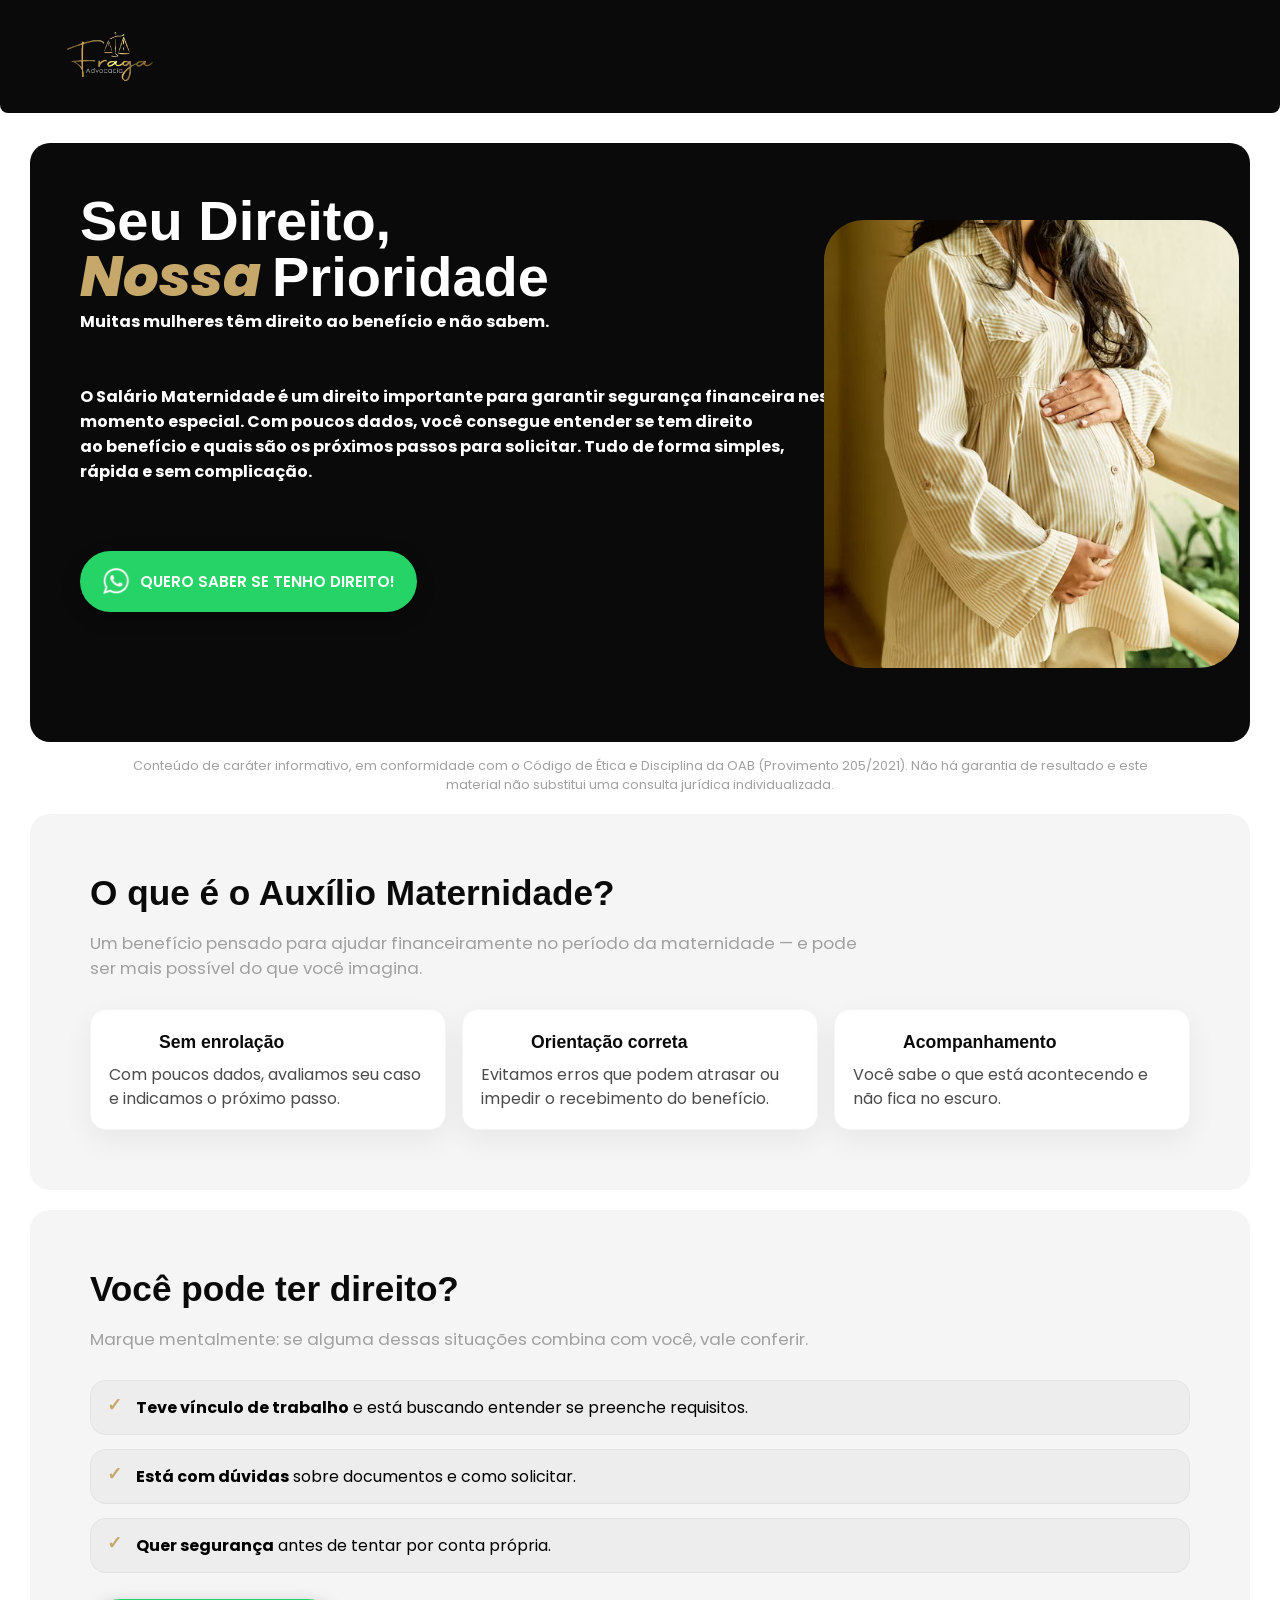
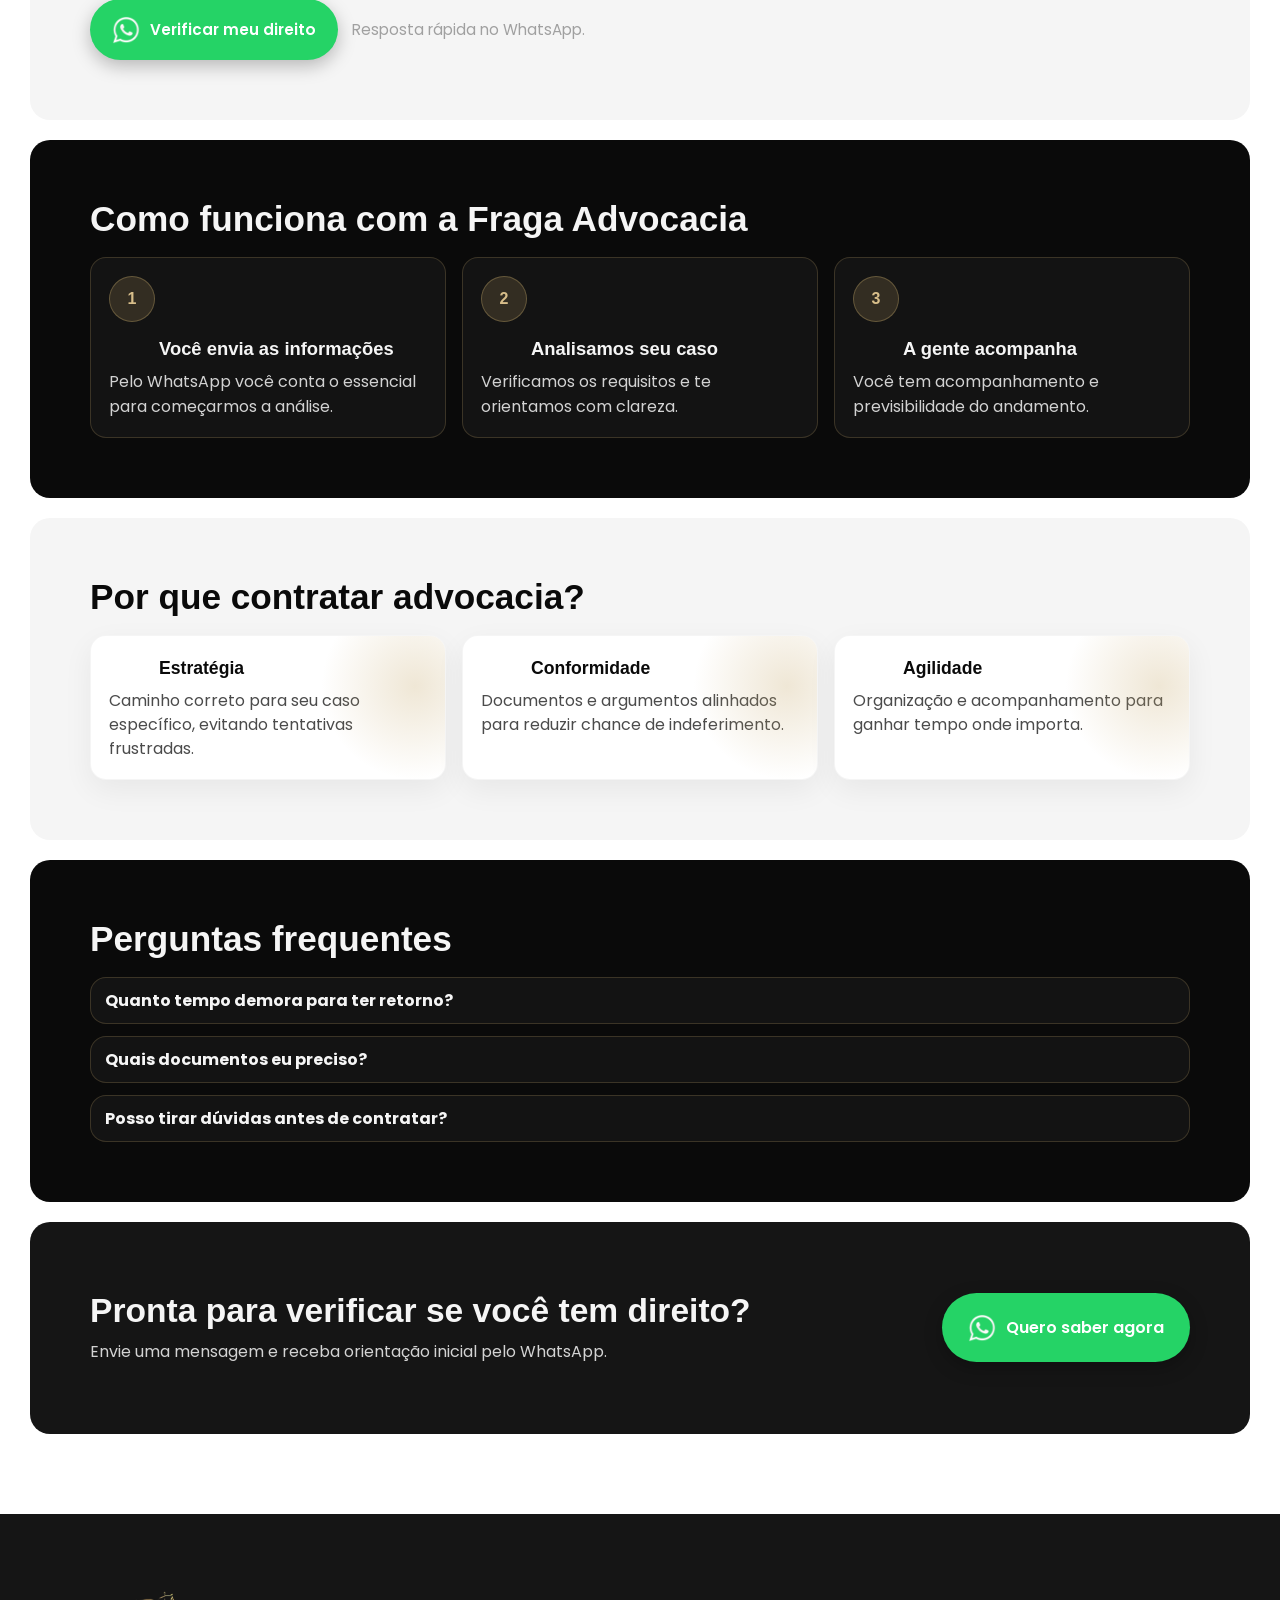
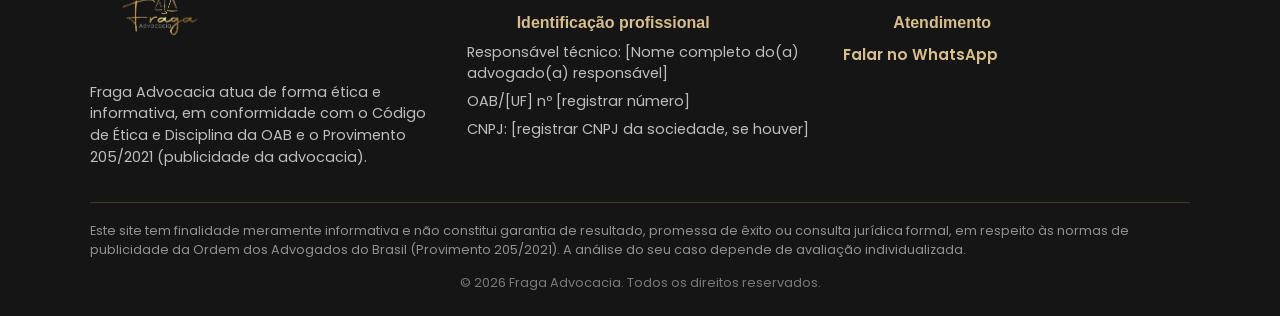
==== index.html @ fc12d9bd "archives structure sets" ====
<!DOCTYPE html>
<html lang="en">
<head>
    <meta charset="UTF-8">
    <meta name="viewport" content="width=device-width, initial-scale=1.0">
    <title>Auxílio Maternidade</title>
    <link rel="stylesheet" href="./css/style.css">
    <link rel="stylesheet" href="./css/style-landing-teste.css">

</head>
<body>
    <header>
        <nav class="navbar">
            <img 
            class="logo"
            src="/images/logo.png"
            alt="Logo Fraga Advocacia"> 
        </nav>
    </header>

    <main>
        <section class="first-view">
            <h1>
            Seu Direito, <br> <em id="nossa"> Nossa </em> Prioridade
            </h1>
            <h3>
                Muitas mulheres têm direito ao benefício e não sabem.
            </h3>
            <h4>
                O Salário Maternidade é um direito importante para garantir segurança financeira nesse<br> momento especial.

Com poucos dados, você consegue entender se tem direito<br> ao benefício e quais são os próximos passos para solicitar.

Tudo de forma simples,<br> rápida e sem complicação.
            </h4>
            <img class="imagem1" src="/images/gravida3.png" >
            <a class="wpp-button" data-cta="hero" href="https://wa.me/4299991741?text=Oi%21%20Vim%20pelo%20site%2C%20tenho%20interesse%20em%20saber%20se%20tenho%20direito%20ao%20benef%C3%ADcio.&utm_source=site&utm_medium=botao_whatsapp&utm_campaign=auxilio_maternidade&utm_content=hero" target="_blank" rel="noopener noreferrer"> QUERO SABER SE TENHO DIREITO!</a>
        </section>

        <p class="aviso-publicidade">
            Conteúdo de caráter informativo, em conformidade com o Código de Ética e Disciplina da OAB (Provimento 205/2021). Não há garantia de resultado e este material não substitui uma consulta jurídica individualizada.
        </p>

        <!-- A) O que é e como funciona (off-white) -->
        <section class="section-light" id="o-que-e">
            <div class="section-container">
                <h2 class="section-title">O que é o Auxílio Maternidade?</h2>
                <p class="section-subtitle">
                    Um benefício pensado para ajudar financeiramente no período da maternidade — e pode ser mais possível do que você imagina.
                </p>

                <div class="cards">
                    <div class="card">
                        <h3 class="card-title">Sem enrolação</h3>
                        <p class="card-text">Com poucos dados, avaliamos seu caso e indicamos o próximo passo.</p>
                    </div>
                    <div class="card">
                        <h3 class="card-title">Orientação correta</h3>
                        <p class="card-text">Evitamos erros que podem atrasar ou impedir o recebimento do benefício.</p>
                    </div>
                    <div class="card">
                        <h3 class="card-title">Acompanhamento</h3>
                        <p class="card-text">Você sabe o que está acontecendo e não fica no escuro.</p>
                    </div>
                </div>
            </div>
        </section>

        <!-- B) Checklist para qualificar (off-white) -->
        <section class="section-light" id="pode-ter-direito">
            <div class="section-container">
                <h2 class="section-title">Você pode ter direito?</h2>
                <p class="section-subtitle">
                    Marque mentalmente: se alguma dessas situações combina com você, vale conferir.
                </p>

                <div class="checklist">
                    <div class="check-item">
                        <span class="check-dot">✓</span>
                        <p><strong>Teve vínculo de trabalho</strong> e está buscando entender se preenche requisitos.</p>
                    </div>
                    <div class="check-item">
                        <span class="check-dot">✓</span>
                        <p><strong>Está com dúvidas</strong> sobre documentos e como solicitar.</p>
                    </div>
                    <div class="check-item">
                        <span class="check-dot">✓</span>
                        <p><strong>Quer segurança</strong> antes de tentar por conta própria.</p>
                    </div>
                </div>

                <div class="cta-inline">
                    <a class="wpp-button cta-inline-button" data-cta="checklist" href="https://wa.me/4299991741?text=Oi%21%20Vim%20pelo%20site%2C%20quero%20verificar%20se%20tenho%20direito%20ao%20Aux%C3%ADlio%20Maternidade.&utm_source=site&utm_medium=botao_whatsapp&utm_campaign=auxilio_maternidade&utm_content=checklist" target="_blank" rel="noopener noreferrer"> Verificar meu direito </a>
                    <p class="cta-note">Resposta rápida no WhatsApp.</p>
                </div>
            </div>
        </section>

        <!-- C) 3 passos (preto) -->
        <section class="section-dark" id="como-funciona">
            <div class="section-container">
                <h2 class="section-title dark">Como funciona com a Fraga Advocacia</h2>

                <div class="steps">
                    <div class="step">
                        <div class="step-number">1</div>
                        <h3 class="step-title">Você envia as informações</h3>
                        <p class="step-text">Pelo WhatsApp você conta o essencial para começarmos a análise.</p>
                    </div>
                    <div class="step">
                        <div class="step-number">2</div>
                        <h3 class="step-title">Analisamos seu caso</h3>
                        <p class="step-text">Verificamos os requisitos e te orientamos com clareza.</p>
                    </div>
                    <div class="step">
                        <div class="step-number">3</div>
                        <h3 class="step-title">A gente acompanha</h3>
                        <p class="step-text">Você tem acompanhamento e previsibilidade do andamento.</p>
                    </div>
                </div>
            </div>
        </section>

        <!-- D) Por que contratar (off-white com cards) -->
        <section class="section-light" id="por-que">
            <div class="section-container">
                <h2 class="section-title">Por que contratar advocacia?</h2>
                <div class="cards">
                    <div class="card card-accent">
                        <h3 class="card-title">Estratégia</h3>
                        <p class="card-text">Caminho correto para seu caso específico, evitando tentativas frustradas.</p>
                    </div>
                    <div class="card card-accent">
                        <h3 class="card-title">Conformidade</h3>
                        <p class="card-text">Documentos e argumentos alinhados para reduzir chance de indeferimento.</p>
                    </div>
                    <div class="card card-accent">
                        <h3 class="card-title">Agilidade</h3>
                        <p class="card-text">Organização e acompanhamento para ganhar tempo onde importa.</p>
                    </div>
                </div>
            </div>
        </section>

        <!-- E) FAQ (preto) -->
        <section class="section-dark" id="faq">
            <div class="section-container">
                <h2 class="section-title dark">Perguntas frequentes</h2>

                <div class="faq">
                    <details class="faq-item">
                        <summary>Quanto tempo demora para ter retorno?</summary>
                        <p>O primeiro contato e orientação inicial podem ser feitos rapidamente via WhatsApp, com base nas informações enviadas.</p>
                    </details>
                    <details class="faq-item">
                        <summary>Quais documentos eu preciso?</summary>
                        <p>Isso varia conforme seu caso. Ao conversar, você recebe uma lista objetiva do que é necessário para prosseguir.</p>
                    </details>
                    <details class="faq-item">
                        <summary>Posso tirar dúvidas antes de contratar?</summary>
                        <p>Sim. Você pode conversar pelo WhatsApp e entender se faz sentido avaliar seu caso com mais detalhes.</p>
                    </details>
                </div>
            </div>
        </section>

        <!-- F) CTA final (preto + dourado) -->
        <section class="section-final">
            <div class="section-container final-container">
                <div class="final-text">
                    <h2 class="final-title">Pronta para verificar se você tem direito?</h2>
                    <p class="final-subtitle">Envie uma mensagem e receba orientação inicial pelo WhatsApp.</p>
                </div>

                <div class="final-cta">
                    <a class="wpp-button final-button" data-cta="cta_final" href="https://wa.me/4299991741?text=Oi%21%20Quero%20verificar%20meu%20direito%20ao%20Aux%C3%ADlio%20Maternidade.&utm_source=site&utm_medium=botao_whatsapp&utm_campaign=auxilio_maternidade&utm_content=cta_final" target="_blank" rel="noopener noreferrer">
                        Quero saber agora
                    </a>
                </div>
            </div>
        </section>
    </main>

    <footer class="site-footer">
        <div class="footer-container">
            <div class="footer-grid">
                <div class="footer-col">
                    <img class="footer-logo" src="/images/logo.png" alt="Logo Fraga Advocacia">
                    <p class="footer-text">
                        Fraga Advocacia atua de forma ética e informativa, em conformidade com o Código de Ética e Disciplina da OAB e o Provimento 205/2021 (publicidade da advocacia).
                    </p>
                </div>

                <div class="footer-col">
                    <h4 class="footer-heading">Identificação profissional</h4>
                    <p class="footer-text">Responsável técnico: [Nome completo do(a) advogado(a) responsável]</p>
                    <p class="footer-text">OAB/[UF] nº [registrar número]</p>
                    <p class="footer-text">CNPJ: [registrar CNPJ da sociedade, se houver]</p>
                </div>

                <div class="footer-col">
                    <h4 class="footer-heading">Atendimento</h4>
                    <a class="footer-link" data-cta="footer" href="https://wa.me/4299991741?text=Oi%21%20Vim%20pelo%20site%20e%20quero%20falar%20sobre%20o%20Aux%C3%ADlio%20Maternidade.&utm_source=site&utm_medium=link_rodape&utm_campaign=auxilio_maternidade&utm_content=footer" target="_blank" rel="noopener noreferrer">
                        Falar no WhatsApp
                    </a>
                </div>
            </div>

            <p class="footer-disclaimer">
                Este site tem finalidade meramente informativa e não constitui garantia de resultado, promessa de êxito ou consulta jurídica formal, em respeito às normas de publicidade da Ordem dos Advogados do Brasil (Provimento 205/2021). A análise do seu caso depende de avaliação individualizada.
            </p>

            <div class="footer-bottom">
                <p>&copy; <span id="ano-atual"></span> Fraga Advocacia. Todos os direitos reservados.</p>
            </div>
        </div>
    </footer>

    <script>
        document.getElementById('ano-atual').textContent = new Date().getFullYear();

        document.querySelectorAll('.wpp-button, .footer-link').forEach(function (botao) {
            botao.addEventListener('click', function () {
                var origem = botao.dataset.cta || 'desconhecida';

                window.dataLayer = window.dataLayer || [];
                window.dataLayer.push({
                    event: 'clique_whatsapp',
                    cta_origem: origem
                });
            });
        });
    </script>
</body>
</html>
---- css/style.css ----
@import url('https://fonts.googleapis.com/css2?family=Poppins:ital,wght@0,100;0,200;0,300;0,400;0,500;0,600;0,700;0,800;0,900;1,100;1,200;1,300;1,400;1,500;1,600;1,700;1,800;1,900&display=swap');
@import url('https://fonts.googleapis.com/css2?family=Archivo+Black&family=Poppins:ital,wght@0,100;0,200;0,300;0,400;0,500;0,600;0,700;0,800;0,900;1,100;1,200;1,300;1,400;1,500;1,600;1,700;1,800;1,900&display=swap');
@import url('https://fonts.googleapis.com/css2?family=Archivo+Black&family=League+Spartan:wght@100..900&family=Oswald:wght@200..700&family=Poppins:ital,wght@0,100;0,200;0,300;0,400;0,500;0,600;0,700;0,800;0,900;1,100;1,200;1,300;1,400;1,500;1,600;1,700;1,800;1,900&display=swap');
*{
    border:0;
    padding:0;
    margin:0;
    box-sizing: border-box;
    font-family: 'Poppins', sans-serif;

}

.logo{
    padding-left: 30px;
    width:190px;
}

:root {
    --preto: #0A0A0A;
    --preto-secundario: #151515;
    --dourado: #C6A86A;
    --dourado-claro: #D8BE8A;
    --branco: #F5F5F5;
    --cinza: #A0A0A0;
}
header{
    z-index:999;
    border:0;
    top:0;
    position: sticky;
    border-bottom-left-radius: 8px;
    border-bottom-right-radius: 8px;
    background-color: var(--preto);
    
}

.navbar{
    z-index:999;
    padding:0;
    display:flex;
    justify-content:space-between;
    align-items:center;
    }

ul{
    display:flex;
    margin:0;
    gap:100px;
    padding-right:90px ;
    list-style:none;
    color:var(--branco);
}

a{
    text-decoration:none;
    color:white;
}
main{
    padding:30px;
    align-items:center;
    
}
.imagem1{
    z-index:0;
    width:11cm;
    max-height:450px;
    position:relative;
    left:21cm;
    margin:0;
    border-radius:40px;
    padding:0;
    margin-top: -7cm;
}


.first-view{
    background-color:var(--preto);
    border-radius:20px;
    padding:0px 0px 60px 0px; 
    position:static;
    margin:0px;
}

h1{
    font-family: 'Archivo-Black', sans-serif;
    font-weight: 800;
    line-height: 1.0;
    font-size:3.5em;
    color:white;
    padding-left:50px;
    padding-top:50px;
}

h3{
    font-size:1em;
    padding-top:4px;
    padding-left:50px;
    color:white;
}
h4{
    padding-left:50px;
    padding-top:50px;
    color:white;
}
#nossa{

    color:var(--dourado);
}

.wpp-button{
    display: inline-flex;
    align-items: center;
    gap: 10px;

    background-color: #25D366; 
    color: #ffffff;

    padding: 14px 22px;
    border-radius: 999px;

    font-weight: 600;
    font-size: 0.95rem;
    cursor: pointer;

    position: relative;
    bottom:70px;
    left: -370px;
    margin-left: 0;

    margin-top:12px;

    white-space: nowrap;
    box-shadow: 0 6px 18px rgba(0,0,0,0.25);
}

.wpp-button::before{
    content: "";   
    width: 28px;
    height: 33px;
    background: url('/images/whatsapp-logo-png-white.webp') no-repeat center / contain;
    display: inline-block;
}
---- css/style-landing-teste.css ----
@import url('https://fonts.googleapis.com/css2?family=Poppins:ital,wght@0,100;0,200;0,300;0,400;0,500;0,600;0,700;0,800;0,900;1,100;1,200;1,300;1,400;1,500;1,600;1,700;1,800;1,900&display=swap');
@import url('https://fonts.googleapis.com/css2?family=Archivo+Black&family=Poppins:ital,wght@0,100;0,200;0,300;0,400;0,500;0,600;0,700;0,800;0,900;1,100;1,200;1,300;1,400;1,500;1,600;1,700;1,800;1,900&display=swap');

:root {
    --preto: #0A0A0A;
    --preto-secundario: #151515;
    --dourado: #C6A86A;
    --dourado-claro: #D8BE8A;
    --branco: #F5F5F5;
    --cinza: #A0A0A0;
}

* {
    scroll-behavior:smooth;
    border: 0;
    padding: 0;
    margin: 0;
    box-sizing: border-box;
    font-family: 'Poppins', sans-serif;
}

.section-light {
    background: var(--branco);
    border-radius: 20px;
    margin: 20px 0;
    padding: 60px 30px;
}

.section-dark {
    background: var(--preto);
    border-radius: 20px;
    margin: 20px 0;
    padding: 60px 30px;
}

.section-final {
    background: var(--preto-secundario);
    border-radius: 20px;
    margin: 20px 0;
    padding: 70px 30px;
}

.section-container {
    max-width: 1100px;
    margin: 0 auto;
}

.section-title {
    font-family: 'Archivo-Black', sans-serif;
    font-size: 2.2rem;
    line-height: 1.1;
    color: var(--preto);
    margin-bottom: 18px;
}

.section-title.dark {
    color: var(--branco);
}

.section-subtitle {
    color: var(--cinza);
    font-size: 1.05rem;
    line-height: 1.5;
    max-width: 70ch;
    margin-bottom: 28px;
}

.cards {
    display: grid;
    grid-template-columns: repeat(3, minmax(0, 1fr));
    gap: 16px;
}

.card {
    background: #fff;
    border-radius: 16px;
    padding: 18px 18px;
    box-shadow: 0 10px 30px rgba(0,0,0,0.06);
    border: 1px solid rgba(0,0,0,0.04);
}

.section-dark .card {
    background: rgba(245,245,245,0.06);
    border: 1px solid rgba(198,168,106,0.25);
    box-shadow: none;
}

.card-accent {
    position: relative;
    overflow: hidden;
}

.card-accent::after {
    content: '';
    position: absolute;
    inset: -60px -80px auto auto;
    width: 220px;
    height: 220px;
    border-radius: 50%;
    background: radial-gradient(circle at center, rgba(198,168,106,0.28), transparent 60%);
}

.card-title {
    font-family: 'Archivo-Black', sans-serif;
    font-size: 1.1rem;
    margin-bottom: 10px;
    color: var(--preto);
}

.section-dark .card-title {
    color: var(--branco);
}

.card-text {
    color: #4b4b4b;
    line-height: 1.5;
}

.section-dark .card-text {
    color: rgba(245,245,245,0.85);
}

.checklist {
    display: grid;
    grid-template-columns: 1fr;
    gap: 14px;
    margin-bottom: 26px;
}

.check-item {
    display: flex;
    gap: 14px;
    align-items: flex-start;
    padding: 14px 16px;
    border-radius: 16px;
    background: rgba(0,0,0,0.03);
    border: 1px solid rgba(0,0,0,0.04);
}

.section-dark .check-item {
    background: rgba(255,255,255,0.04);
    border: 1px solid rgba(198,168,106,0.25);
}

.check-dot {
    color: var(--dourado);
    font-weight: 800;
    font-size: 1.1rem;
    line-height: 1;
    margin-top: 2px;
}

.cta-inline {
    display: flex;
    flex-wrap: wrap;
    align-items: center;
    gap: 14px;
    margin-top: 18px;
}

.cta-inline-button {
    position: static !important;
    left: unset !important;
    bottom: unset !important;
    margin-top: 0 !important;
}

.cta-note {
    color: var(--cinza);
    font-size: 0.95rem;
}

.steps {
    display: grid;
    grid-template-columns: repeat(3, minmax(0, 1fr));
    gap: 16px;
}

.step {
    border-radius: 16px;
    padding: 18px;
    border: 1px solid rgba(198,168,106,0.22);
    background: rgba(255,255,255,0.04);
}

.step-number {
    width: 46px;
    height: 46px;
    border-radius: 999px;
    display: grid;
    place-items: center;
    background: rgba(198,168,106,0.18);
    border: 1px solid rgba(198,168,106,0.35);
    color: var(--dourado-claro);
    font-weight: 900;
    font-family: 'Archivo-Black', sans-serif;
    margin-bottom: 12px;
}

.step-title {
    font-family: 'Archivo-Black', sans-serif;
    color: var(--branco);
    font-size: 1.15rem;
    margin-bottom: 10px;
}

.step-text {
    color: rgba(245,245,245,0.85);
    line-height: 1.55;
}

.faq {
    display: grid;
    grid-template-columns: 1fr;
    gap: 12px;
}

.faq-item {
    background: rgba(255,255,255,0.04);
    border: 1px solid rgba(198,168,106,0.22);
    border-radius: 16px;
    padding: 10px 14px;
}

.faq-item summary {
    cursor: pointer;
    color: var(--branco);
    font-weight: 700;
    list-style: none;
}

.faq-item p {
    margin-top: 10px;
    color: rgba(245,245,245,0.85);
    line-height: 1.55;
}

.faq-item summary::-webkit-details-marker {
    display: none;
}

.final-container {
    display: flex;
    align-items: center;
    justify-content: space-between;
    gap: 18px;
    flex-wrap: wrap;
}

.final-title {
    font-family: 'Archivo-Black', sans-serif;
    font-size: 2.1rem;
    color: var(--branco);
    margin-bottom: 10px;
}

.final-subtitle {
    color: rgba(245,245,245,0.85);
    line-height: 1.5;
}

.final-button {
    position: static !important;
    left: unset !important;
    bottom: unset !important;
    margin-top: 0 !important;
    font-size: 1rem;
    padding: 18px 26px;
}

.aviso-publicidade {
    max-width: 1100px;
    margin: 14px auto 0 auto;
    padding: 0 30px;
    color: var(--cinza);
    font-size: 0.8rem;
    line-height: 1.5;
    text-align: center;
}

.site-footer {
    background: var(--preto-secundario);
    margin-top: 30px;
    padding: 50px 30px 24px;
}

.footer-container {
    max-width: 1100px;
    margin: 0 auto;
}

.footer-grid {
    display: grid;
    grid-template-columns: repeat(3, minmax(0, 1fr));
    gap: 30px;
    margin-bottom: 28px;
}

.footer-logo {
    width: 140px;
    margin-bottom: 12px;
}

.footer-heading {
    font-family: 'Archivo-Black', sans-serif;
    color: var(--dourado-claro);
    font-size: 1rem;
    margin-bottom: 10px;
}

.footer-text {
    color: rgba(245, 245, 245, 0.75);
    font-size: 0.9rem;
    line-height: 1.5;
    margin-bottom: 6px;
}

.footer-link {
    display: inline-block;
    color: var(--dourado-claro);
    font-weight: 600;
    font-size: 0.95rem;
}

.footer-disclaimer {
    color: rgba(245, 245, 245, 0.55);
    font-size: 0.8rem;
    line-height: 1.5;
    border-top: 1px solid rgba(198, 168, 106, 0.25);
    padding-top: 18px;
    margin-bottom: 14px;
}

.footer-bottom {
    color: rgba(245, 245, 245, 0.45);
    font-size: 0.8rem;
    text-align: center;
}

@media (max-width: 900px) {
    .first-view h1 {
        text-align: center;
        padding-left: 0 !important;
    }



    .cards,
    .steps {
        grid-template-columns: 1fr;
    }

    .section-light,
    .section-dark,
    .section-final {
        padding: 50px 18px;
    }

    .section-title {
        font-size: 1.8rem;
    }

    .final-title {
        font-size: 1.7rem;
    }

    .footer-grid {
        grid-template-columns: 1fr 1fr;
    }
}

@media (max-width: 768px) {
    .first-view h1 {
        text-align: center;
        padding-left: 0 !important;
    }


    .navbar {
        justify-content: center !important;
    }

    .logo {
        padding-left: 0 !important;
        margin: 0 auto !important;
    }

    .first-view {
        padding: 2rem !important;
    }

    .imagem1 {
        position: relative !important;
        left: 0 !important;
        right: 0 !important;
        top: unset !important;
        width: 100% !important;
        max-width: 420px !important;
        height: auto !important;
        display: block;
        margin: 18px auto 0 auto !important;
        transform: none !important;
    }

    .wpp-button:not(.cta-inline-button):not(.final-button) {
        position: static !important;
        left: unset !important;
        bottom: unset !important;
        margin-top: 18px;
    }

    .footer-grid {
        grid-template-columns: 1fr;
        text-align: center;
    }

    .footer-logo {
        margin: 0 auto 12px auto;
    }
}

@media (max-width: 480px) {
    .first-view h1 {
        text-align: center;
        display: block;
        padding-left: 0 !important;
    }

    

    .section-light,
    .section-dark,
    .section-final {
        padding: 38px 14px;
        margin: 14px 0;
    }

    .section-title {
        font-size: 1.55rem;
        margin-bottom: 14px;
    }

    .section-subtitle {
        font-size: 0.98rem;
        margin-bottom: 18px;
    }

    .card {
        padding: 16px 14px;
    }

    .step {
        padding: 16px 14px;
    }

    .final-container {
        justify-content: flex-start;
    }

    .final-cta {
        width: 100%;
    }

    .wpp-button:not(.cta-inline-button):not(.final-button) {
        width: 100%;
        justify-content: center;
    }
}

@media (max-width: 400px) {
    .imagem1 {
        max-width: 340px !important;
        margin-top: 12px !important;
    }
}
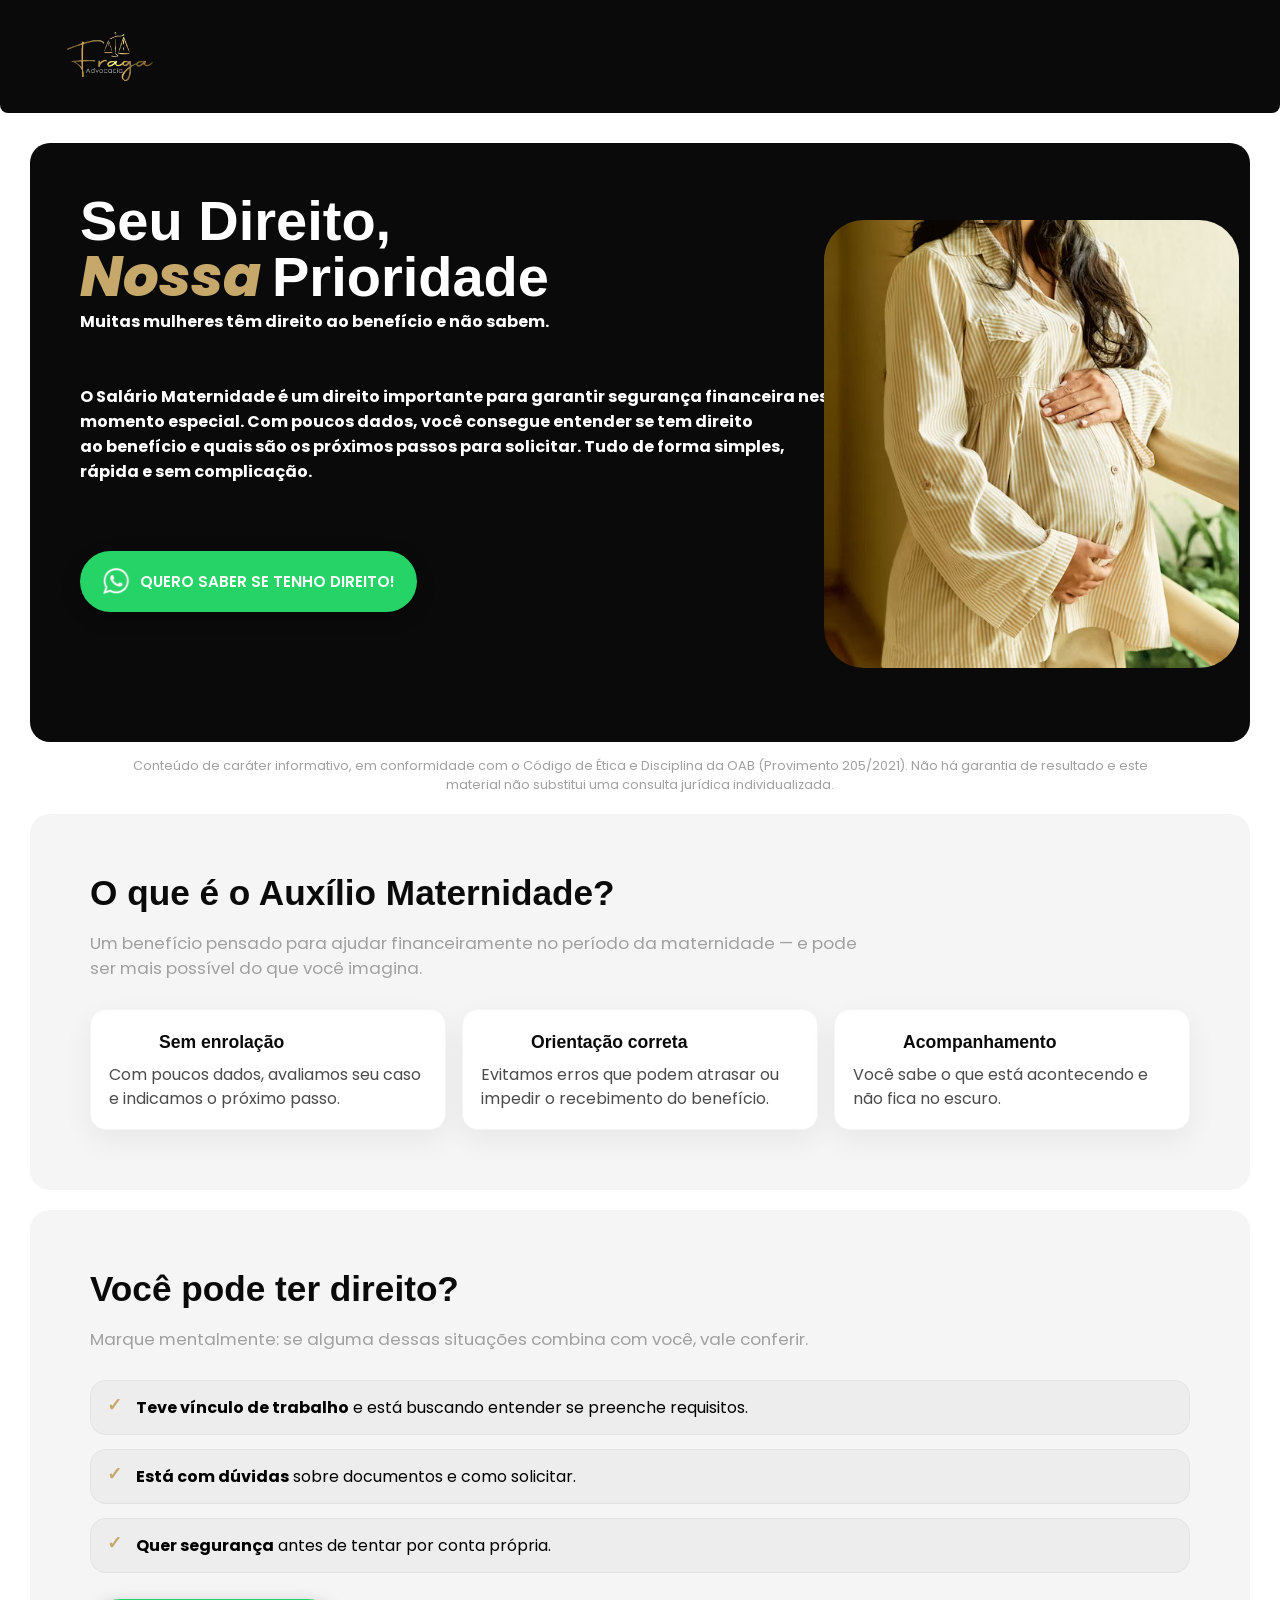
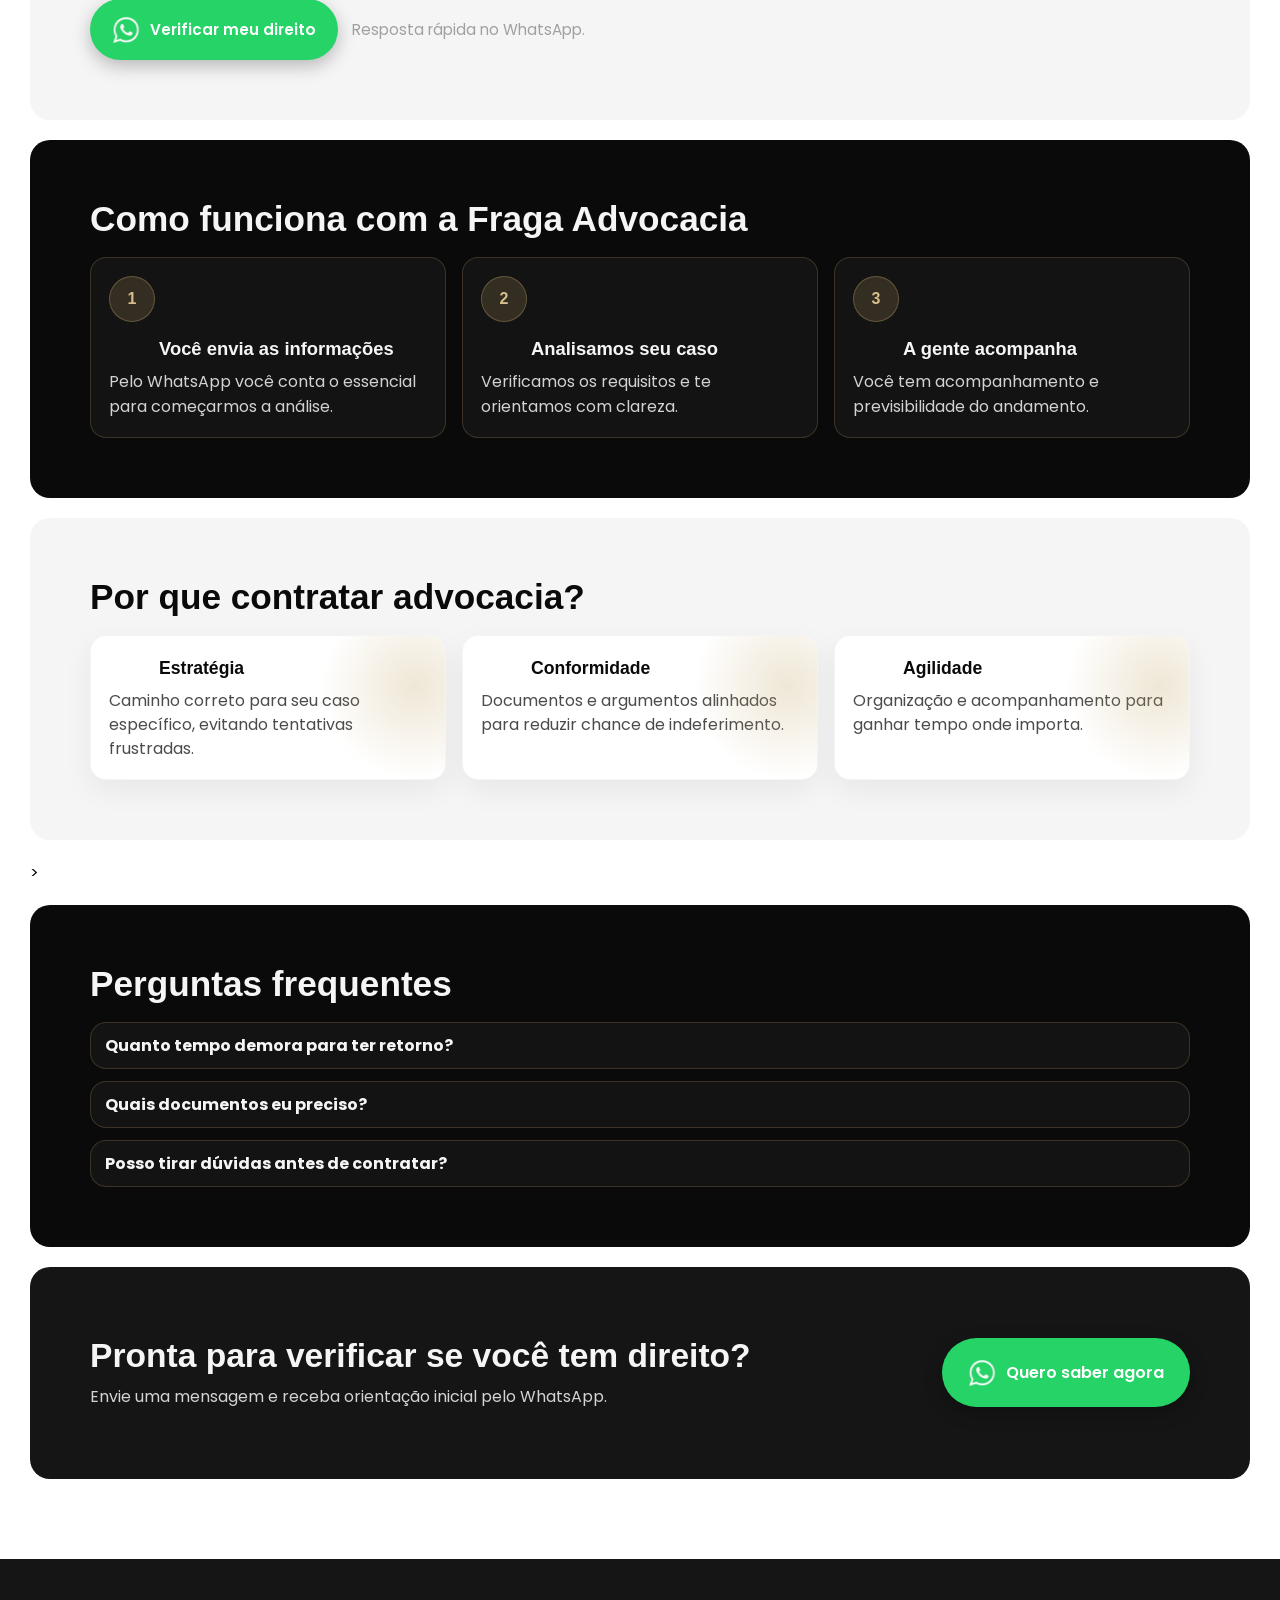
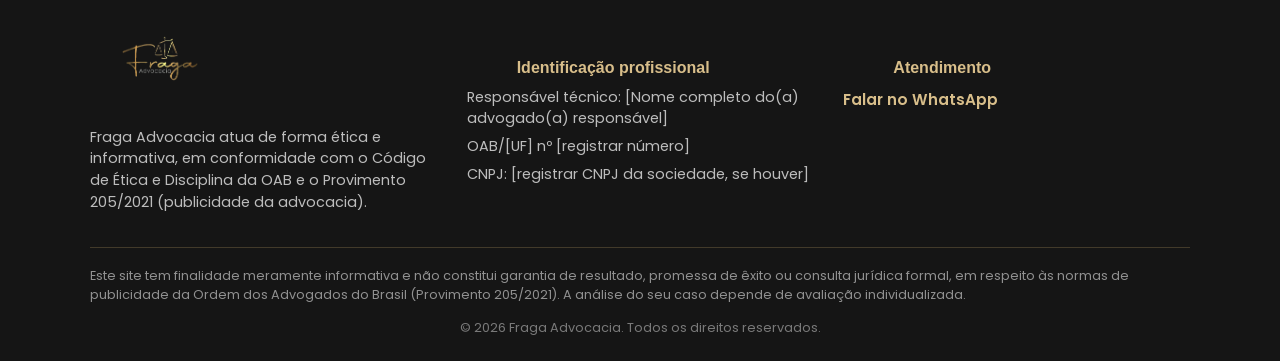
==== commit fac10e7f: "another structure sets" ====
--- a/index.html
+++ b/index.html
@@ -66,7 +66,6 @@
             </div>
         </section>
 
-        <!-- B) Checklist para qualificar (off-white) -->
         <section class="section-light" id="pode-ter-direito">
             <div class="section-container">
                 <h2 class="section-title">Você pode ter direito?</h2>
@@ -96,7 +95,6 @@
             </div>
         </section>
 
-        <!-- C) 3 passos (preto) -->
         <section class="section-dark" id="como-funciona">
             <div class="section-container">
                 <h2 class="section-title dark">Como funciona com a Fraga Advocacia</h2>
@@ -121,7 +119,6 @@
             </div>
         </section>
 
-        <!-- D) Por que contratar (off-white com cards) -->
         <section class="section-light" id="por-que">
             <div class="section-container">
                 <h2 class="section-title">Por que contratar advocacia?</h2>
@@ -141,8 +138,7 @@
                 </div>
             </div>
         </section>
-
-        <!-- E) FAQ (preto) -->
+>
         <section class="section-dark" id="faq">
             <div class="section-container">
                 <h2 class="section-title dark">Perguntas frequentes</h2>
@@ -164,7 +160,6 @@
             </div>
         </section>
 
-        <!-- F) CTA final (preto + dourado) -->
         <section class="section-final">
             <div class="section-container final-container">
                 <div class="final-text">
--- a/css/style-landing-teste.css
+++ b/css/style-landing-teste.css
@@ -1,6 +1,9 @@
 @import url('https://fonts.googleapis.com/css2?family=Poppins:ital,wght@0,100;0,200;0,300;0,400;0,500;0,600;0,700;0,800;0,900;1,100;1,200;1,300;1,400;1,500;1,600;1,700;1,800;1,900&display=swap');
 @import url('https://fonts.googleapis.com/css2?family=Archivo+Black&family=Poppins:ital,wght@0,100;0,200;0,300;0,400;0,500;0,600;0,700;0,800;0,900;1,100;1,200;1,300;1,400;1,500;1,600;1,700;1,800;1,900&display=swap');
 
+html {
+    font-size: 100%;
+}
 :root {
     --preto: #0A0A0A;
     --preto-secundario: #151515;
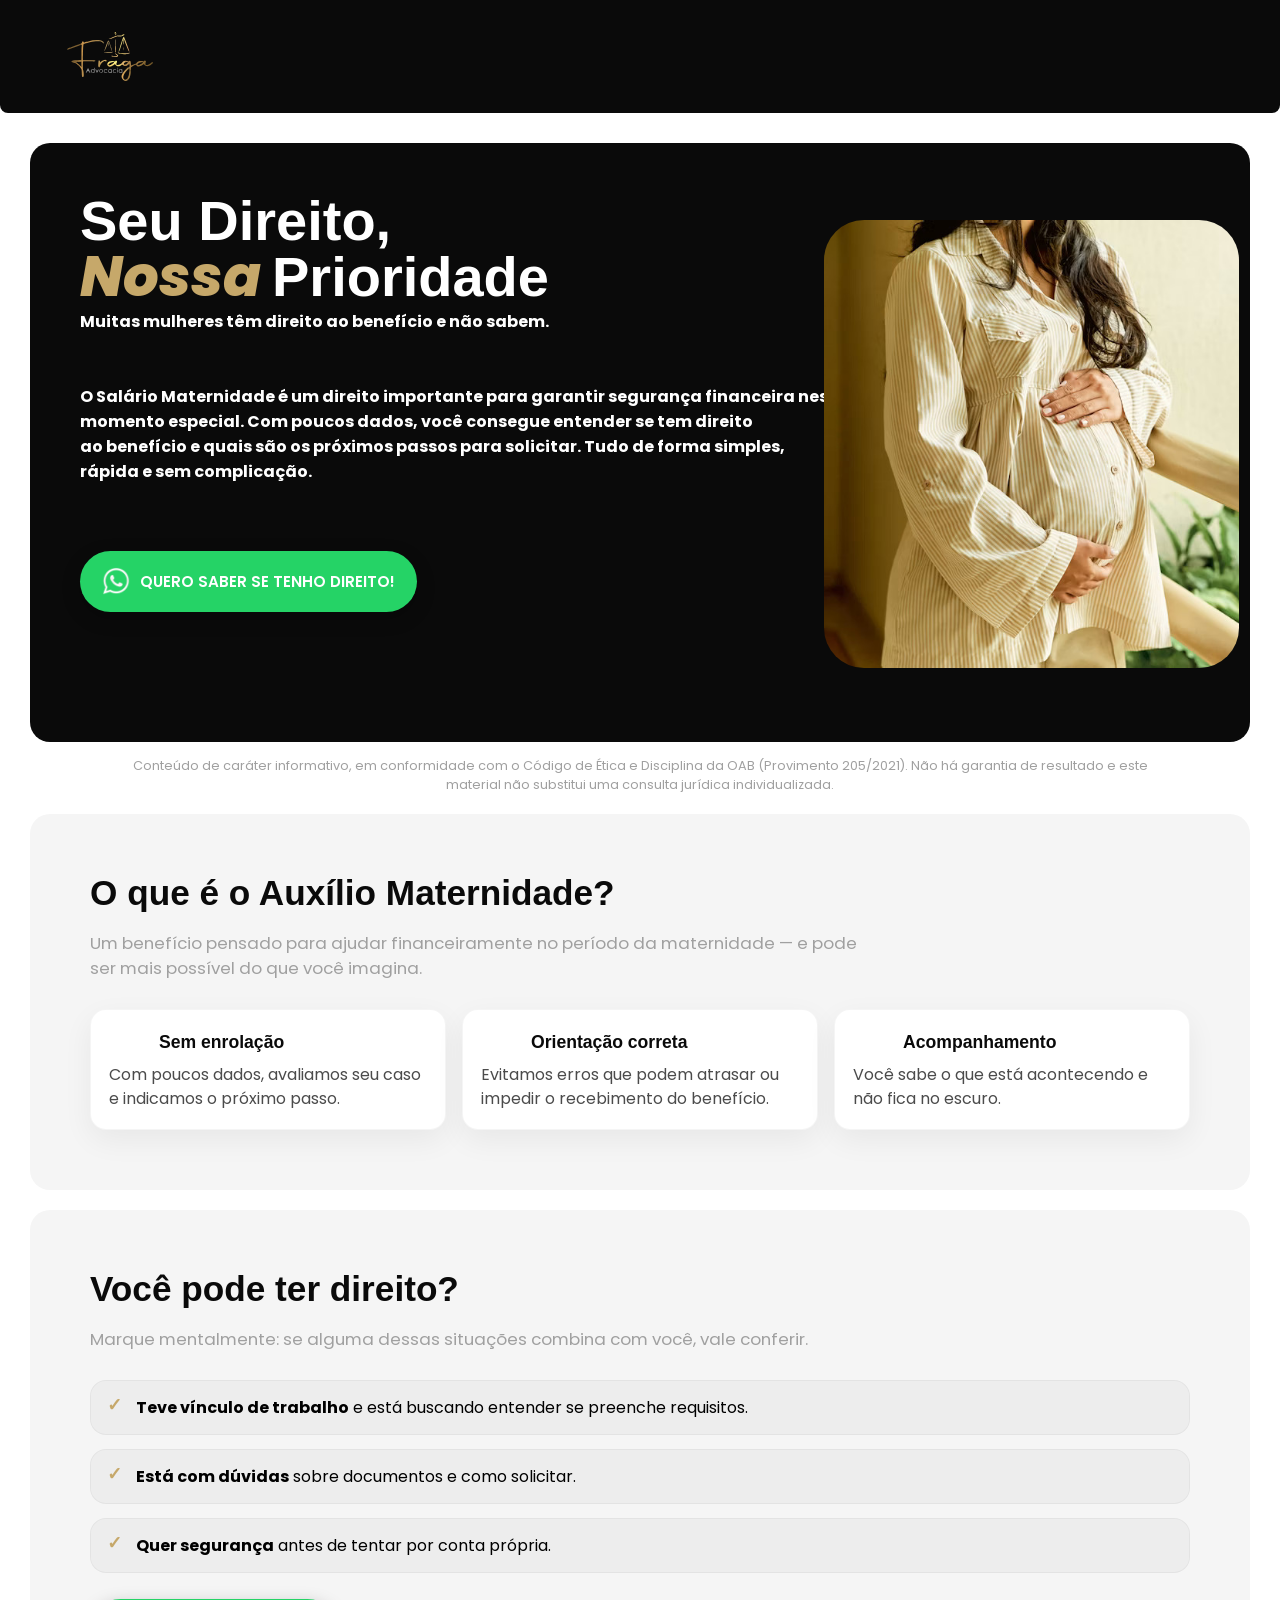
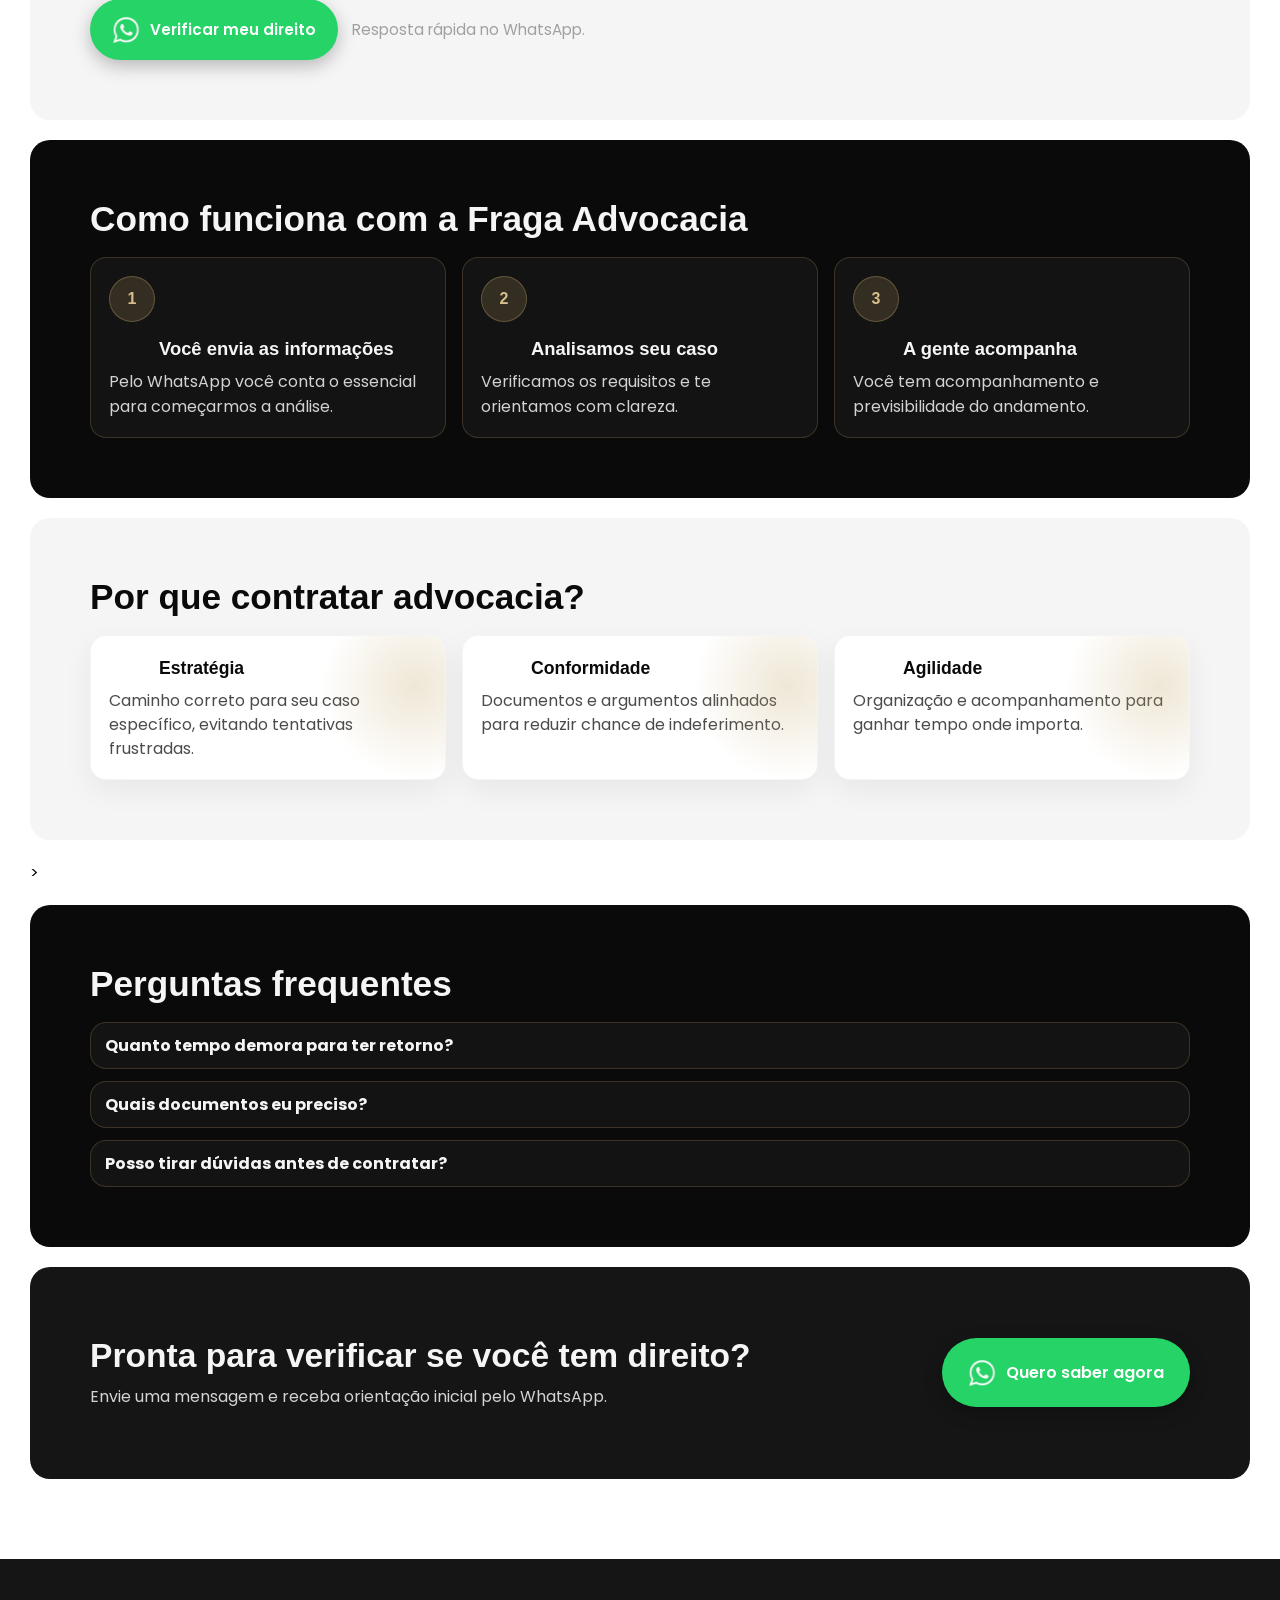
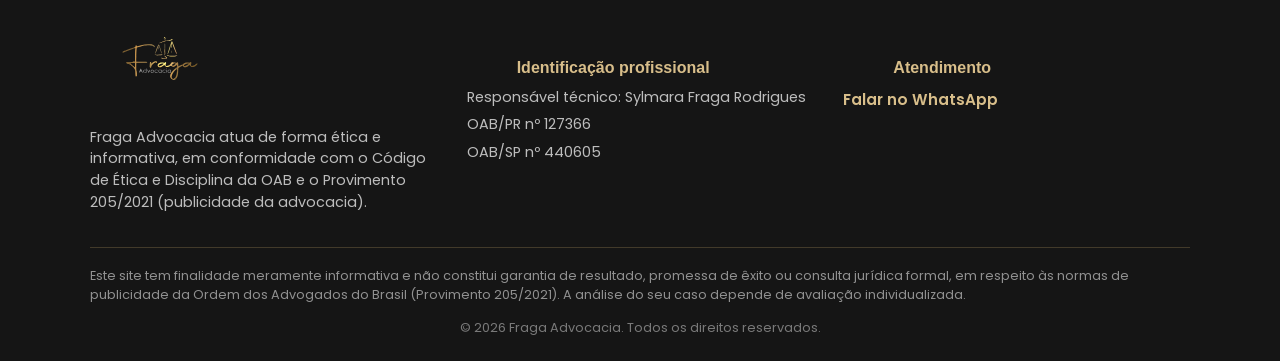
==== commit d703b1a3: "sets" ====
--- a/index.html
+++ b/index.html
@@ -13,7 +13,7 @@
         <nav class="navbar">
             <img 
             class="logo"
-            src="/images/logo.png"
+            src="/images/logo.svg"
             alt="Logo Fraga Advocacia"> 
         </nav>
     </header>
@@ -41,7 +41,6 @@
             Conteúdo de caráter informativo, em conformidade com o Código de Ética e Disciplina da OAB (Provimento 205/2021). Não há garantia de resultado e este material não substitui uma consulta jurídica individualizada.
         </p>
 
-        <!-- A) O que é e como funciona (off-white) -->
         <section class="section-light" id="o-que-e">
             <div class="section-container">
                 <h2 class="section-title">O que é o Auxílio Maternidade?</h2>
@@ -180,7 +179,7 @@
         <div class="footer-container">
             <div class="footer-grid">
                 <div class="footer-col">
-                    <img class="footer-logo" src="/images/logo.png" alt="Logo Fraga Advocacia">
+                    <img class="footer-logo" src="/images/logo.svg" alt="Logo Fraga Advocacia">
                     <p class="footer-text">
                         Fraga Advocacia atua de forma ética e informativa, em conformidade com o Código de Ética e Disciplina da OAB e o Provimento 205/2021 (publicidade da advocacia).
                     </p>
@@ -188,9 +187,9 @@
 
                 <div class="footer-col">
                     <h4 class="footer-heading">Identificação profissional</h4>
-                    <p class="footer-text">Responsável técnico: [Nome completo do(a) advogado(a) responsável]</p>
-                    <p class="footer-text">OAB/[UF] nº [registrar número]</p>
-                    <p class="footer-text">CNPJ: [registrar CNPJ da sociedade, se houver]</p>
+                    <p class="footer-text">Responsável técnico: Sylmara Fraga Rodrigues</p>
+                    <p class="footer-text"> OAB/PR nº 127366 </p>
+                    <p class="footer-text"> OAB/SP nº 440605 </p>
                 </div>
 
                 <div class="footer-col">
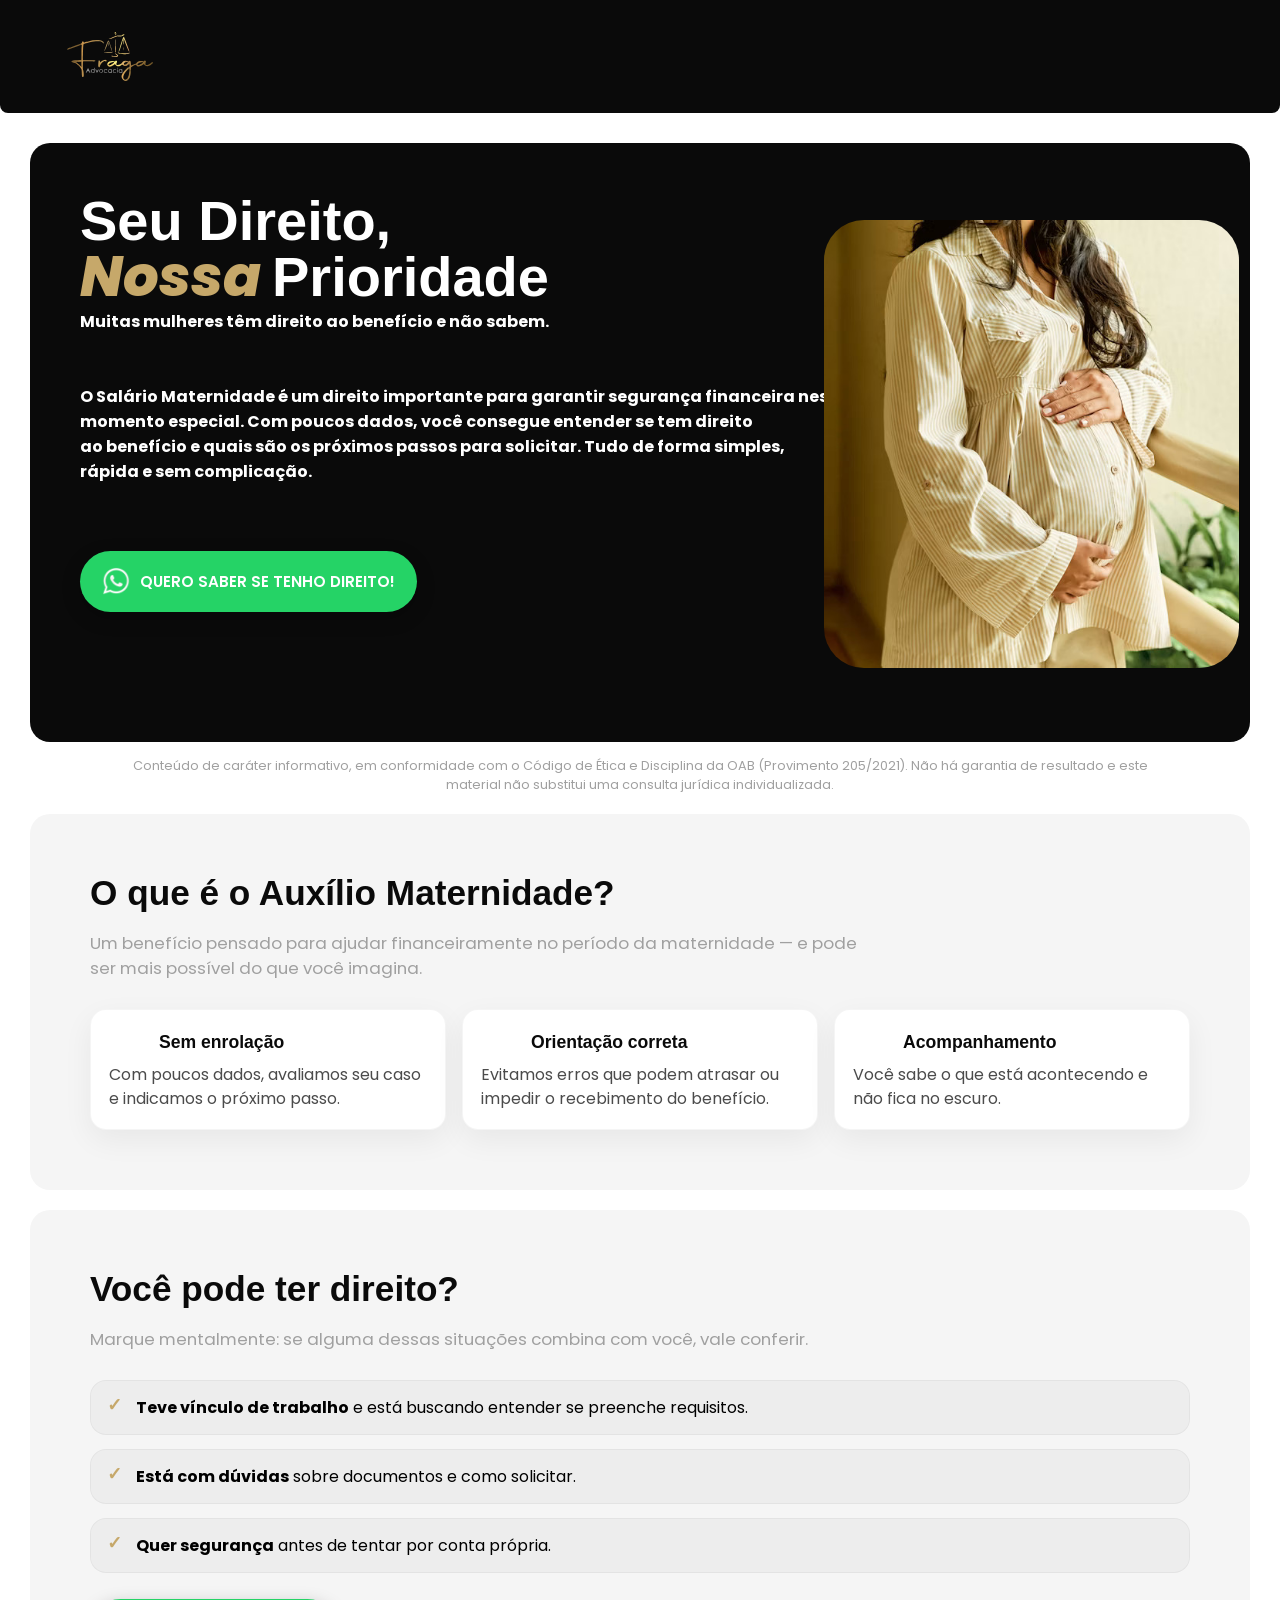
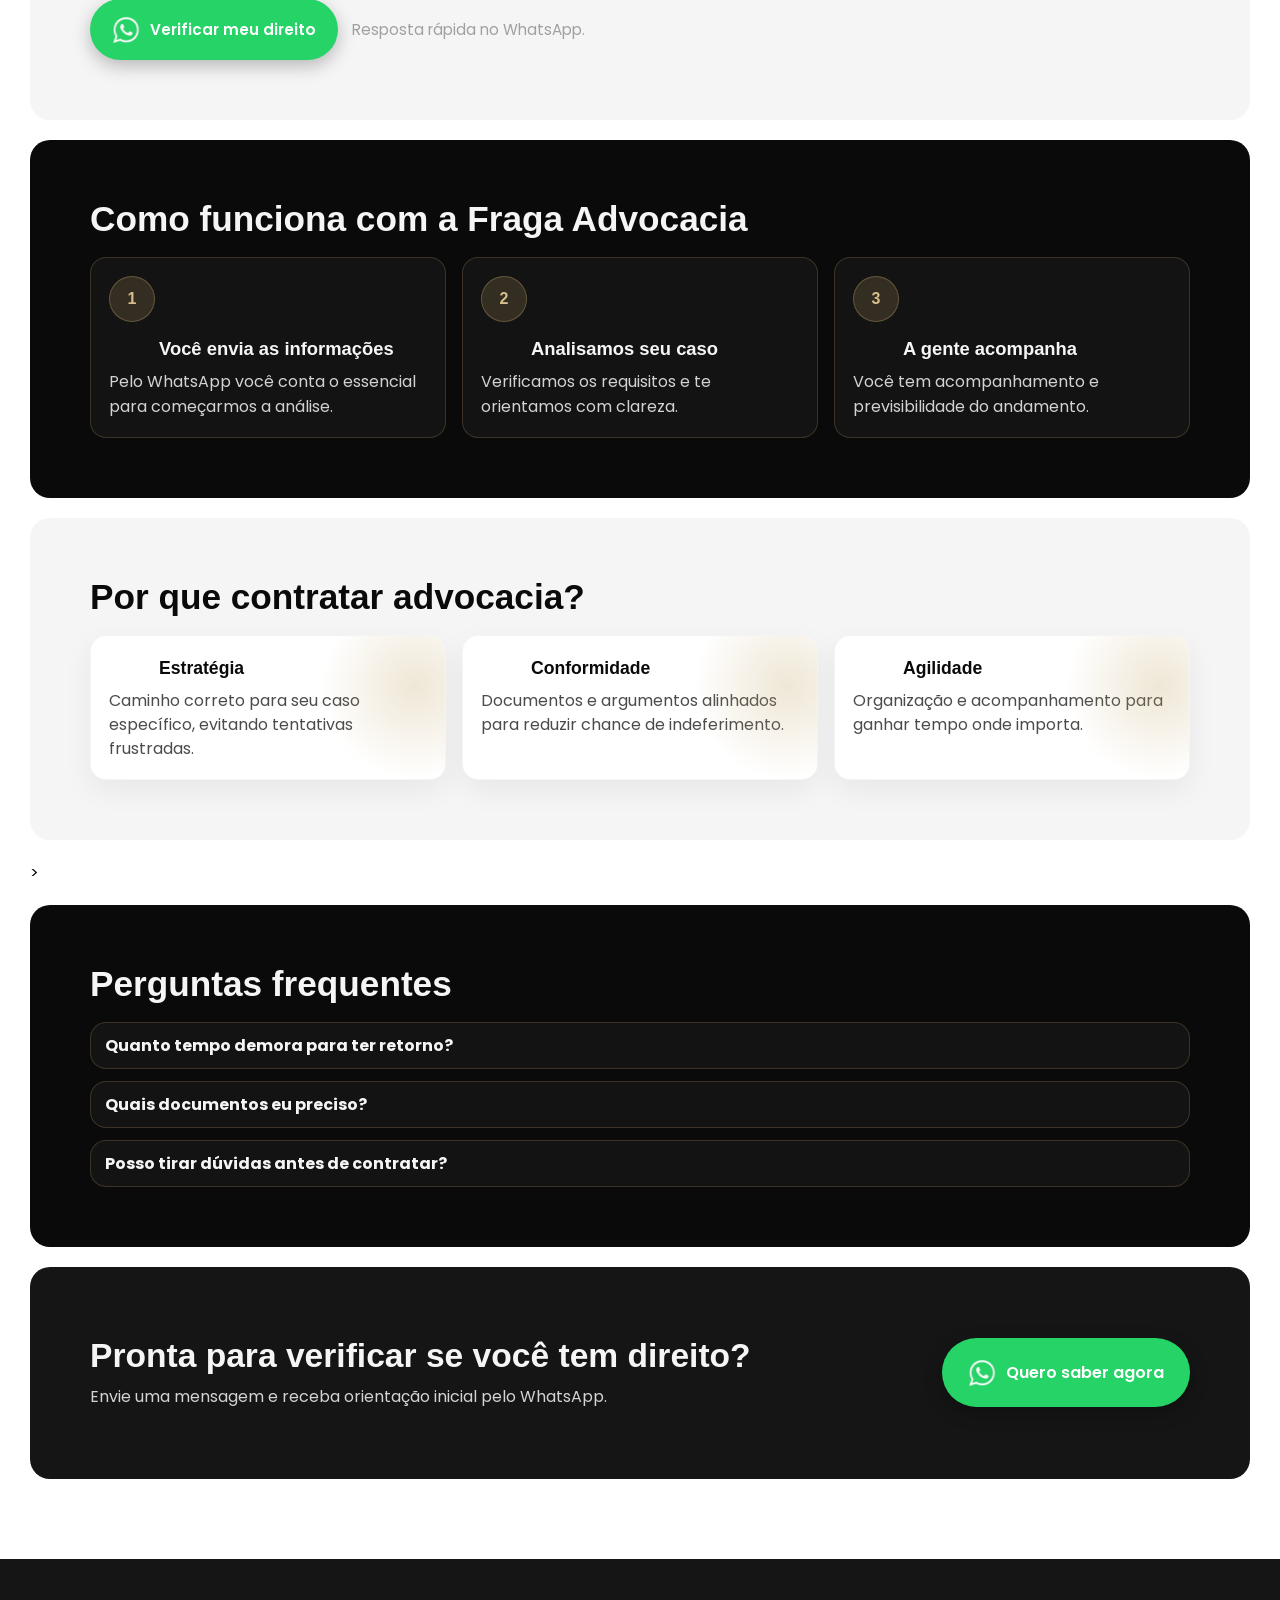
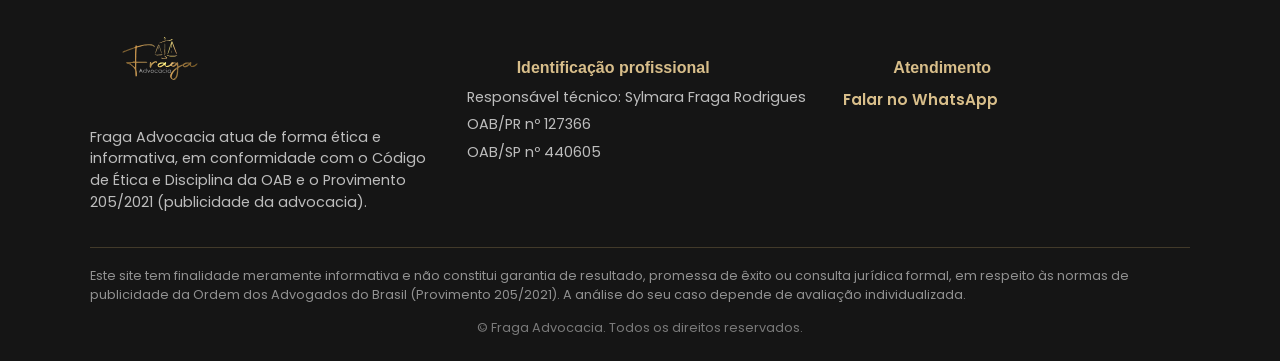
==== commit bf02a5d1: "arquivos .css corrigidos e unificados, facilitando visualização e manutenção da page" ====
--- a/index.html
+++ b/index.html
@@ -5,8 +5,6 @@
     <meta name="viewport" content="width=device-width, initial-scale=1.0">
     <title>Auxílio Maternidade</title>
     <link rel="stylesheet" href="./css/style.css">
-    <link rel="stylesheet" href="./css/style-landing-teste.css">
-
 </head>
 <body>
     <header>
@@ -34,7 +32,7 @@
 Tudo de forma simples,<br> rápida e sem complicação.
             </h4>
             <img class="imagem1" src="/images/gravida3.png" >
-            <a class="wpp-button" data-cta="hero" href="https://wa.me/4299991741?text=Oi%21%20Vim%20pelo%20site%2C%20tenho%20interesse%20em%20saber%20se%20tenho%20direito%20ao%20benef%C3%ADcio.&utm_source=site&utm_medium=botao_whatsapp&utm_campaign=auxilio_maternidade&utm_content=hero" target="_blank" rel="noopener noreferrer"> QUERO SABER SE TENHO DIREITO!</a>
+            <a class="wpp-button" data-cta="hero" href="https://wa.me/5542999991741?text=Oi%21%20Vim%20pelo%20site%2C%20tenho%20interesse%20em%20saber%20se%20tenho%20direito%20ao%20benef%C3%ADcio." target="_blank" rel="noopener noreferrer"> QUERO SABER SE TENHO DIREITO!</a>
         </section>
 
         <p class="aviso-publicidade">
@@ -88,7 +86,7 @@
                 </div>
 
                 <div class="cta-inline">
-                    <a class="wpp-button cta-inline-button" data-cta="checklist" href="https://wa.me/4299991741?text=Oi%21%20Vim%20pelo%20site%2C%20quero%20verificar%20se%20tenho%20direito%20ao%20Aux%C3%ADlio%20Maternidade.&utm_source=site&utm_medium=botao_whatsapp&utm_campaign=auxilio_maternidade&utm_content=checklist" target="_blank" rel="noopener noreferrer"> Verificar meu direito </a>
+                    <a class="wpp-button cta-inline-button" data-cta="checklist" href="https://wa.me/5542999991741?text=Oi%21%20Vim%20pelo%20site%2C%20tenho%20interesse%20em%20saber%20se%20tenho%20direito%20ao%20benef%C3%ADcio." target="_blank" rel="noopener noreferrer"> Verificar meu direito </a>
                     <p class="cta-note">Resposta rápida no WhatsApp.</p>
                 </div>
             </div>
@@ -167,7 +165,7 @@
                 </div>
 
                 <div class="final-cta">
-                    <a class="wpp-button final-button" data-cta="cta_final" href="https://wa.me/4299991741?text=Oi%21%20Quero%20verificar%20meu%20direito%20ao%20Aux%C3%ADlio%20Maternidade.&utm_source=site&utm_medium=botao_whatsapp&utm_campaign=auxilio_maternidade&utm_content=cta_final" target="_blank" rel="noopener noreferrer">
+                    <a class="wpp-button final-button" data-cta="cta_final" href="https://wa.me/5542999991741?text=Oi%21%20Vim%20pelo%20site%2C%20tenho%20interesse%20em%20saber%20se%20tenho%20direito%20ao%20benef%C3%ADcio." target="_blank" rel="noopener noreferrer">
                         Quero saber agora
                     </a>
                 </div>
@@ -194,7 +192,7 @@
 
                 <div class="footer-col">
                     <h4 class="footer-heading">Atendimento</h4>
-                    <a class="footer-link" data-cta="footer" href="https://wa.me/4299991741?text=Oi%21%20Vim%20pelo%20site%20e%20quero%20falar%20sobre%20o%20Aux%C3%ADlio%20Maternidade.&utm_source=site&utm_medium=link_rodape&utm_campaign=auxilio_maternidade&utm_content=footer" target="_blank" rel="noopener noreferrer">
+                    <a class="footer-link" data-cta="footer" href="https://wa.me/5542999991741?text=Oi%21%20Vim%20pelo%20site%2C%20tenho%20interesse%20em%20saber%20se%20tenho%20direito%20ao%20benef%C3%ADcio." target="_blank" rel="noopener noreferrer">
                         Falar no WhatsApp
                     </a>
                 </div>
@@ -209,22 +207,6 @@
             </div>
         </div>
     </footer>
-
-    <script>
-        document.getElementById('ano-atual').textContent = new Date().getFullYear();
-
-        document.querySelectorAll('.wpp-button, .footer-link').forEach(function (botao) {
-            botao.addEventListener('click', function () {
-                var origem = botao.dataset.cta || 'desconhecida';
-
-                window.dataLayer = window.dataLayer || [];
-                window.dataLayer.push({
-                    event: 'clique_whatsapp',
-                    cta_origem: origem
-                });
-            });
-        });
-    </script>
 </body>
 </html>
 
--- a/css/style.css
+++ b/css/style.css
@@ -1,6 +1,7 @@
 @import url('https://fonts.googleapis.com/css2?family=Poppins:ital,wght@0,100;0,200;0,300;0,400;0,500;0,600;0,700;0,800;0,900;1,100;1,200;1,300;1,400;1,500;1,600;1,700;1,800;1,900&display=swap');
 @import url('https://fonts.googleapis.com/css2?family=Archivo+Black&family=Poppins:ital,wght@0,100;0,200;0,300;0,400;0,500;0,600;0,700;0,800;0,900;1,100;1,200;1,300;1,400;1,500;1,600;1,700;1,800;1,900&display=swap');
 @import url('https://fonts.googleapis.com/css2?family=Archivo+Black&family=League+Spartan:wght@100..900&family=Oswald:wght@200..700&family=Poppins:ital,wght@0,100;0,200;0,300;0,400;0,500;0,600;0,700;0,800;0,900;1,100;1,200;1,300;1,400;1,500;1,600;1,700;1,800;1,900&display=swap');
+
 *{
     border:0;
     padding:0;
@@ -141,9 +142,478 @@
     display: inline-block;
 }
 
-
-
-
-
-
-
+html {
+    font-size: 100%;
+}
+:root {
+    --preto: #0A0A0A;
+    --preto-secundario: #151515;
+    --dourado: #C6A86A;
+    --dourado-claro: #D8BE8A;
+    --branco: #F5F5F5;
+    --cinza: #A0A0A0;
+}
+
+* {
+    scroll-behavior:smooth;
+    border: 0;
+    padding: 0;
+    margin: 0;
+    box-sizing: border-box;
+    font-family: 'Poppins', sans-serif;
+}
+
+.section-light {
+    background: var(--branco);
+    border-radius: 20px;
+    margin: 20px 0;
+    padding: 60px 30px;
+}
+
+.section-dark {
+    background: var(--preto);
+    border-radius: 20px;
+    margin: 20px 0;
+    padding: 60px 30px;
+}
+
+.section-final {
+    background: var(--preto-secundario);
+    border-radius: 20px;
+    margin: 20px 0;
+    padding: 70px 30px;
+}
+
+.section-container {
+    max-width: 1100px;
+    margin: 0 auto;
+}
+
+.section-title {
+    font-family: 'Archivo-Black', sans-serif;
+    font-size: 2.2rem;
+    line-height: 1.1;
+    color: var(--preto);
+    margin-bottom: 18px;
+}
+
+.section-title.dark {
+    color: var(--branco);
+}
+
+.section-subtitle {
+    color: var(--cinza);
+    font-size: 1.05rem;
+    line-height: 1.5;
+    max-width: 70ch;
+    margin-bottom: 28px;
+}
+
+.cards {
+    display: grid;
+    grid-template-columns: repeat(3, minmax(0, 1fr));
+    gap: 16px;
+}
+
+.card {
+    background: #fff;
+    border-radius: 16px;
+    padding: 18px 18px;
+    box-shadow: 0 10px 30px rgba(0,0,0,0.06);
+    border: 1px solid rgba(0,0,0,0.04);
+}
+
+.section-dark .card {
+    background: rgba(245,245,245,0.06);
+    border: 1px solid rgba(198,168,106,0.25);
+    box-shadow: none;
+}
+
+.card-accent {
+    position: relative;
+    overflow: hidden;
+}
+
+.card-accent::after {
+    content: '';
+    position: absolute;
+    inset: -60px -80px auto auto;
+    width: 220px;
+    height: 220px;
+    border-radius: 50%;
+    background: radial-gradient(circle at center, rgba(198,168,106,0.28), transparent 60%);
+}
+
+.card-title {
+    font-family: 'Archivo-Black', sans-serif;
+    font-size: 1.1rem;
+    margin-bottom: 10px;
+    color: var(--preto);
+}
+
+.section-dark .card-title {
+    color: var(--branco);
+}
+
+.card-text {
+    color: #4b4b4b;
+    line-height: 1.5;
+}
+
+.section-dark .card-text {
+    color: rgba(245,245,245,0.85);
+}
+
+.checklist {
+    display: grid;
+    grid-template-columns: 1fr;
+    gap: 14px;
+    margin-bottom: 26px;
+}
+
+.check-item {
+    display: flex;
+    gap: 14px;
+    align-items: flex-start;
+    padding: 14px 16px;
+    border-radius: 16px;
+    background: rgba(0,0,0,0.03);
+    border: 1px solid rgba(0,0,0,0.04);
+}
+
+.section-dark .check-item {
+    background: rgba(255,255,255,0.04);
+    border: 1px solid rgba(198,168,106,0.25);
+}
+
+.check-dot {
+    color: var(--dourado);
+    font-weight: 800;
+    font-size: 1.1rem;
+    line-height: 1;
+    margin-top: 2px;
+}
+
+.cta-inline {
+    display: flex;
+    flex-wrap: wrap;
+    align-items: center;
+    gap: 14px;
+    margin-top: 18px;
+}
+
+.cta-inline-button {
+    position: static !important;
+    left: unset !important;
+    bottom: unset !important;
+    margin-top: 0 !important;
+}
+
+.cta-note {
+    color: var(--cinza);
+    font-size: 0.95rem;
+}
+
+.steps {
+    display: grid;
+    grid-template-columns: repeat(3, minmax(0, 1fr));
+    gap: 16px;
+}
+
+.step {
+    border-radius: 16px;
+    padding: 18px;
+    border: 1px solid rgba(198,168,106,0.22);
+    background: rgba(255,255,255,0.04);
+}
+
+.step-number {
+    width: 46px;
+    height: 46px;
+    border-radius: 999px;
+    display: grid;
+    place-items: center;
+    background: rgba(198,168,106,0.18);
+    border: 1px solid rgba(198,168,106,0.35);
+    color: var(--dourado-claro);
+    font-weight: 900;
+    font-family: 'Archivo-Black', sans-serif;
+    margin-bottom: 12px;
+}
+
+.step-title {
+    font-family: 'Archivo-Black', sans-serif;
+    color: var(--branco);
+    font-size: 1.15rem;
+    margin-bottom: 10px;
+}
+
+.step-text {
+    color: rgba(245,245,245,0.85);
+    line-height: 1.55;
+}
+
+.faq {
+    display: grid;
+    grid-template-columns: 1fr;
+    gap: 12px;
+}
+
+.faq-item {
+    background: rgba(255,255,255,0.04);
+    border: 1px solid rgba(198,168,106,0.22);
+    border-radius: 16px;
+    padding: 10px 14px;
+}
+
+.faq-item summary {
+    cursor: pointer;
+    color: var(--branco);
+    font-weight: 700;
+    list-style: none;
+}
+
+.faq-item p {
+    margin-top: 10px;
+    color: rgba(245,245,245,0.85);
+    line-height: 1.55;
+}
+
+.faq-item summary::-webkit-details-marker {
+    display: none;
+}
+
+.final-container {
+    display: flex;
+    align-items: center;
+    justify-content: space-between;
+    gap: 18px;
+    flex-wrap: wrap;
+}
+
+.final-title {
+    font-family: 'Archivo-Black', sans-serif;
+    font-size: 2.1rem;
+    color: var(--branco);
+    margin-bottom: 10px;
+}
+
+.final-subtitle {
+    color: rgba(245,245,245,0.85);
+    line-height: 1.5;
+}
+
+.final-button {
+    position: static !important;
+    left: unset !important;
+    bottom: unset !important;
+    margin-top: 0 !important;
+    font-size: 1rem;
+    padding: 18px 26px;
+}
+
+.aviso-publicidade {
+    max-width: 1100px;
+    margin: 14px auto 0 auto;
+    padding: 0 30px;
+    color: var(--cinza);
+    font-size: 0.8rem;
+    line-height: 1.5;
+    text-align: center;
+}
+
+.site-footer {
+    background: var(--preto-secundario);
+    margin-top: 30px;
+    padding: 50px 30px 24px;
+}
+
+.footer-container {
+    max-width: 1100px;
+    margin: 0 auto;
+}
+
+.footer-grid {
+    display: grid;
+    grid-template-columns: repeat(3, minmax(0, 1fr));
+    gap: 30px;
+    margin-bottom: 28px;
+}
+
+.footer-logo {
+    width: 140px;
+    margin-bottom: 12px;
+}
+
+.footer-heading {
+    font-family: 'Archivo-Black', sans-serif;
+    color: var(--dourado-claro);
+    font-size: 1rem;
+    margin-bottom: 10px;
+}
+
+.footer-text {
+    color: rgba(245, 245, 245, 0.75);
+    font-size: 0.9rem;
+    line-height: 1.5;
+    margin-bottom: 6px;
+}
+
+.footer-link {
+    display: inline-block;
+    color: var(--dourado-claro);
+    font-weight: 600;
+    font-size: 0.95rem;
+}
+
+.footer-disclaimer {
+    color: rgba(245, 245, 245, 0.55);
+    font-size: 0.8rem;
+    line-height: 1.5;
+    border-top: 1px solid rgba(198, 168, 106, 0.25);
+    padding-top: 18px;
+    margin-bottom: 14px;
+}
+
+.footer-bottom {
+    color: rgba(245, 245, 245, 0.45);
+    font-size: 0.8rem;
+    text-align: center;
+}
+
+@media (max-width: 900px) {
+    .first-view h1 {
+        text-align: center;
+        padding-left: 0 !important;
+    }
+
+
+
+    .cards,
+    .steps {
+        grid-template-columns: 1fr;
+    }
+
+    .section-light,
+    .section-dark,
+    .section-final {
+        padding: 50px 18px;
+    }
+
+    .section-title {
+        font-size: 1.8rem;
+    }
+
+    .final-title {
+        font-size: 1.7rem;
+    }
+
+    .footer-grid {
+        grid-template-columns: 1fr 1fr;
+    }
+}
+
+@media (max-width: 768px) {
+    .first-view h1 {
+        text-align: center;
+        padding-left: 0 !important;
+    }
+
+
+    .navbar {
+        justify-content: center !important;
+    }
+
+    .logo {
+        padding-left: 0 !important;
+        margin: 0 auto !important;
+    }
+
+    .first-view {
+        padding: 2rem !important;
+    }
+
+    .imagem1 {
+        position: relative !important;
+        left: 0 !important;
+        right: 0 !important;
+        top: unset !important;
+        width: 100% !important;
+        max-width: 420px !important;
+        height: auto !important;
+        display: block;
+        margin: 18px auto 0 auto !important;
+        transform: none !important;
+    }
+
+    .wpp-button:not(.cta-inline-button):not(.final-button) {
+        position: static !important;
+        left: unset !important;
+        bottom: unset !important;
+        margin-top: 18px;
+    }
+
+    .footer-grid {
+        grid-template-columns: 1fr;
+        text-align: center;
+    }
+
+    .footer-logo {
+        margin: 0 auto 12px auto;
+    }
+}
+
+@media (max-width: 480px) {
+    .first-view h1 {
+        text-align: center;
+        display: block;
+        padding-left: 0 !important;
+    }
+
+    
+
+    .section-light,
+    .section-dark,
+    .section-final {
+        padding: 38px 14px;
+        margin: 14px 0;
+    }
+
+    .section-title {
+        font-size: 1.55rem;
+        margin-bottom: 14px;
+    }
+
+    .section-subtitle {
+        font-size: 0.98rem;
+        margin-bottom: 18px;
+    }
+
+    .card {
+        padding: 16px 14px;
+    }
+
+    .step {
+        padding: 16px 14px;
+    }
+
+    .final-container {
+        justify-content: flex-start;
+    }
+
+    .final-cta {
+        width: 100%;
+    }
+
+    .wpp-button:not(.cta-inline-button):not(.final-button) {
+        width: 100%;
+        justify-content: center;
+    }
+}
+
+@media (max-width: 400px) {
+    .imagem1 {
+        max-width: 340px !important;
+        margin-top: 12px !important;
+    }
+}
